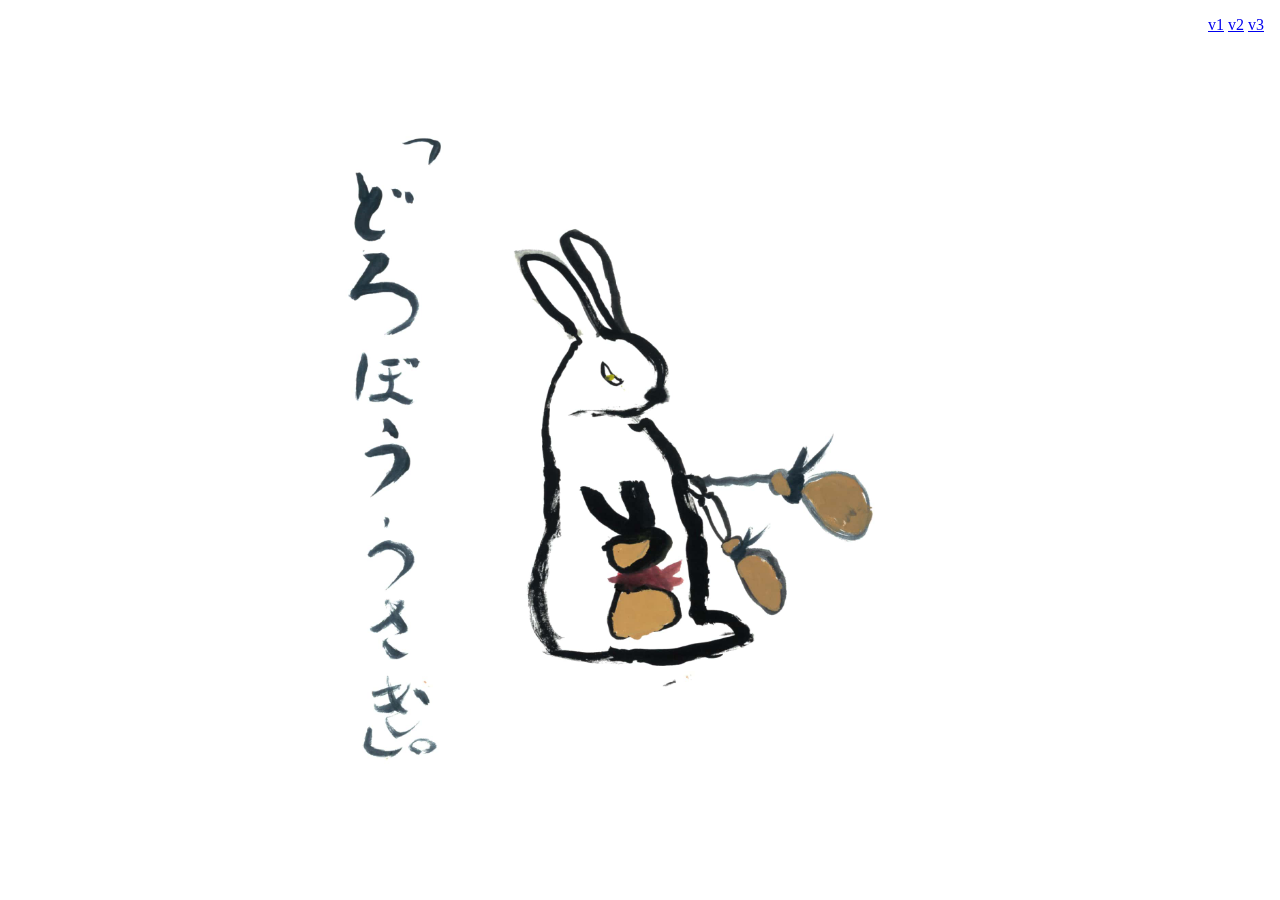
==== index.v2.html @ afc14061 "スクロール問題CSSであっさり解決" ====
<!doctype html>
<html class="no-js" lang="">

<head>
    <meta charset="utf-8">
    <title></title>
    <meta name="description" content="">
    <meta name="viewport" content="width=device-width, initial-scale=1">

    <meta property="og:title" content="">
    <meta property="og:type" content="">
    <meta property="og:url" content="">
    <meta property="og:image" content="">

    <link rel="manifest" href="site.webmanifest">
    <link rel="apple-touch-icon" href="icon.png">
    <!-- Place favicon.ico in the root directory -->

    <link rel="stylesheet" href="style/normalize.css">
    <link rel="stylesheet" href="style/main.css">

    <meta name="theme-color" content="#fafafa">
</head>

<body>

    <div id="main">
        <div id="container">
            <section class="page"><img src="./image/210825_2231_009-min.jpg" style="display: none;" /></section>
            <section class="page"><img src="./image/210825_2231_008-min.jpg" style="display: none;" /></section>
            <section class="page"><img src="./image/210825_2231_007-min.jpg" style="display: none;" /></section>
            <section class="page"><img src="./image/210825_2231_006-min.jpg" style="display: none;" /></section>
            <section class="page"><img src="./image/210825_2231_005-min.jpg" style="display: none;" /></section>
            <section class="page"><img src="./image/210825_2231_004-min.jpg" style="display: none;" /></section>
            <section class="page"><img src="./image/210825_2231_003-min.jpg" style="display: none;" /></section>
            <section class="page"><img src="./image/210825_2231_002-min.jpg" style="display: none;" /></section>
            <section class="page">                                         </section>
            <section class="page"><img src="./image/210825_2231_001-min.jpg" /></section>
        </div>
    </div>
    <div id="guide" style="display: none;">
        <img src="./image/swipe.png" />
    </div>
    <div id="navigator">
        <a href="index.v1.html">v1</a>
        <a href="index.v2.html">v2</a>
        <a href="index.v3.html">v3</a>
    </div>

    <script src="script/jquery-3.6.0.min.js"></script>
    <!-- <script src="script/main.js"></script> -->
    <script src="script/v2.js"></script>
</body>

</html>
---- style/main.css ----
html, body {
  margin: 0;
  padding: 0;
  min-width: 100vw;
  min-height: 100vh;
  overflow: hidden;
}
div#main {
  margin: 0;
  padding: 0;
  overflow-x: auto;
  overflow-y: hidden;
  height: 100vh;
}
div#container {
  margin: 0;
  padding: 0;
  display: grid;
  grid-template-columns: repeat(10, 100vw);
  grid-template-rows: repeat(1, 100vh);
}
section.page {
	display: block;
  margin: 0;
  padding: 0;
  width: 100vw;
  height: 100vh;
}
section.page img {
  margin: 0;
  padding: 0;
  width: 100vw;
  height: 100vh;
  object-fit: contain;
}

div#guide {
  position: absolute;
  margin: 0;
  padding: 1rem;
  left:0;
  bottom: 0;
}
div#guide img {
  margin: 0;
  padding: 0;
  object-fit: contain;
  width: 4rem;
}

div#navigator {
  position: fixed;
  margin: 0;
  padding: 1rem;
  right:0;
  top: 0;
}
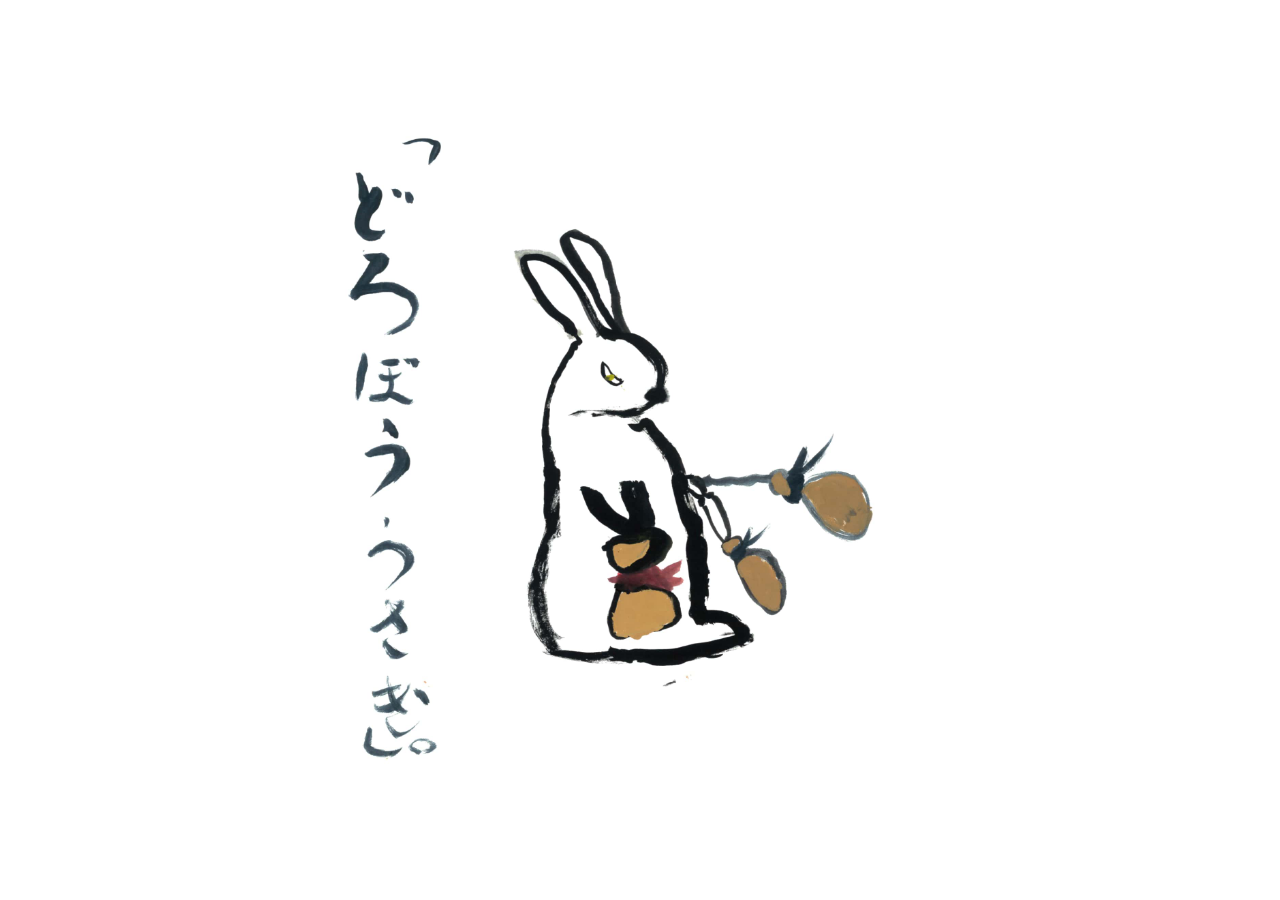
==== commit b90813f4: "ナビゲータいらない" ====
--- a/index.v2.html
+++ b/index.v2.html
@@ -41,11 +41,6 @@
     <div id="guide" style="display: none;">
         <img src="./image/swipe.png" />
     </div>
-    <div id="navigator">
-        <a href="index.v1.html">v1</a>
-        <a href="index.v2.html">v2</a>
-        <a href="index.v3.html">v3</a>
-    </div>
 
     <script src="script/jquery-3.6.0.min.js"></script>
     <!-- <script src="script/main.js"></script> -->
--- a/style/main.css
+++ b/style/main.css
@@ -47,11 +47,3 @@
   object-fit: contain;
   width: 4rem;
 }
-
-div#navigator {
-  position: fixed;
-  margin: 0;
-  padding: 1rem;
-  right:0;
-  top: 0;
-}